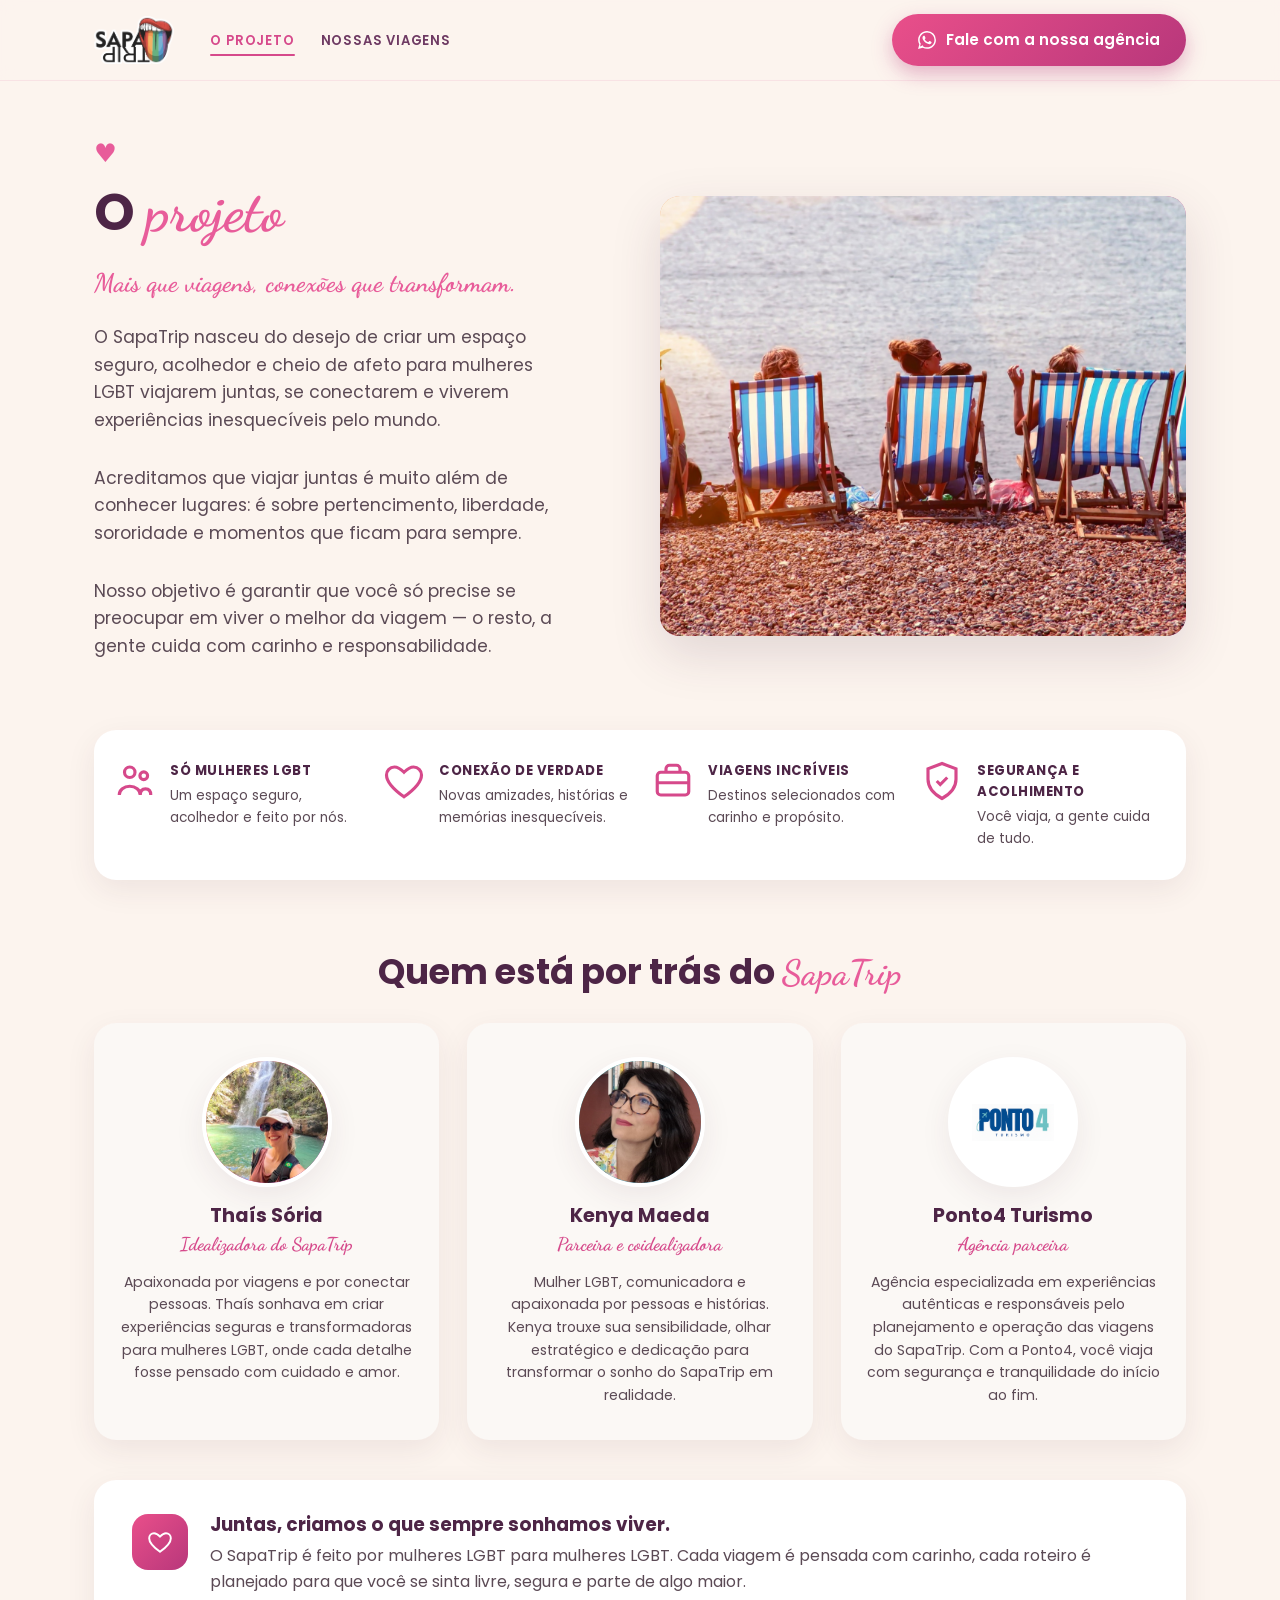
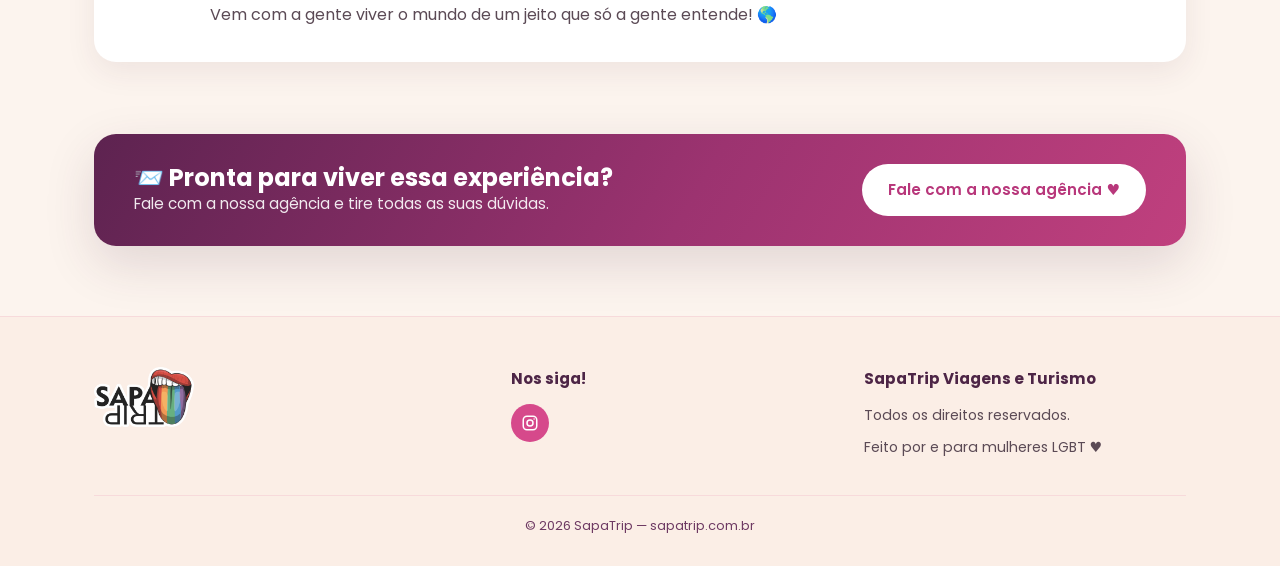
==== projeto.html @ 2ff6d51b "Site SapaTrip — páginas, estilos e imagens" ====
<!DOCTYPE html>
<html lang="pt-BR">
<head>
  <meta charset="UTF-8">
  <meta name="viewport" content="width=device-width, initial-scale=1.0">
  <title>O Projeto — SapaTrip</title>
  <meta name="description" content="Mais que viagens, conexões que transformam. Conheça o projeto SapaTrip e quem está por trás dele.">
  <link rel="preconnect" href="https://fonts.googleapis.com">
  <link rel="preconnect" href="https://fonts.gstatic.com" crossorigin>
  <link href="https://fonts.googleapis.com/css2?family=Dancing+Script:wght@700&family=Poppins:wght@400;500;600;700;800&display=swap" rel="stylesheet">
  <link rel="stylesheet" href="styles.css">
</head>
<body>

  <!-- ============ HEADER ============ -->
  <header class="site-header">
    <nav class="nav">
      <a href="index.html" class="logo" aria-label="SapaTrip — início">
        <img src="images/logo.png" alt="SapaTrip" class="logo-img">
      </a>
      <ul class="nav-links" id="navLinks">
        <li><a href="projeto.html" class="active">O Projeto</a></li>
        <li><a href="viagens.html">Nossas Viagens</a></li>
      </ul>
      <a href="https://wa.me/5511915380346?text=Oi!%20Quero%20saber%20mais%20sobre%20as%20viagens%20da%20SapaTrip"
         class="btn btn-primary nav-cta" target="_blank" rel="noopener"><svg width="18" height="18" viewBox="0 0 24 24" fill="currentColor" aria-hidden="true"><path d="M.057 24l1.687-6.163a11.867 11.867 0 0 1-1.587-5.946C.16 5.335 5.495 0 12.05 0a11.82 11.82 0 0 1 8.413 3.488 11.82 11.82 0 0 1 3.48 8.414c-.003 6.555-5.338 11.89-11.893 11.89a11.9 11.9 0 0 1-5.688-1.448L.057 24zm6.597-3.807c1.676.995 3.276 1.591 5.392 1.592 5.448 0 9.886-4.434 9.889-9.885.002-5.462-4.415-9.89-9.881-9.892-5.452 0-9.887 4.434-9.889 9.884a9.86 9.86 0 0 0 1.51 5.26l-.999 3.648 3.978-1.715zm11.387-5.464c-.074-.124-.272-.198-.57-.347-.297-.149-1.758-.868-2.031-.967-.272-.099-.47-.149-.669.149-.198.297-.768.967-.941 1.165-.173.198-.347.223-.644.074-.297-.149-1.255-.462-2.39-1.475-.883-.788-1.48-1.761-1.653-2.059-.173-.297-.018-.458.13-.606.134-.133.297-.347.446-.521.151-.172.2-.296.3-.495.099-.198.05-.372-.025-.521-.075-.148-.669-1.611-.916-2.206-.242-.579-.487-.501-.669-.51l-.57-.01c-.198 0-.52.074-.792.372s-1.04 1.016-1.04 2.479 1.065 2.876 1.213 3.074c.149.198 2.095 3.2 5.076 4.487.709.306 1.263.489 1.694.626.712.226 1.36.194 1.872.118.571-.085 1.758-.719 2.006-1.413.248-.695.248-1.29.173-1.414z"/></svg>Fale com a nossa agência</a>
      <button class="nav-toggle" id="navToggle" aria-label="Abrir menu"><span></span><span></span><span></span></button>
    </nav>
  </header>

  <!-- ============ HERO ============ -->
  <section class="hero">
    <div class="hero-grid">
      <div class="hero-content">
        <div class="eyebrow">♥</div>
        <h1>O <span class="script">projeto</span></h1>
        <p class="script" style="font-size:1.6rem;margin:6px 0 20px">Mais que viagens, conexões que transformam.</p>
        <p>O SapaTrip nasceu do desejo de criar um espaço seguro, acolhedor e cheio de afeto para mulheres LGBT viajarem juntas, se conectarem e viverem experiências inesquecíveis pelo mundo.</p>
        <p>Acreditamos que viajar juntas é muito além de conhecer lugares: é sobre pertencimento, liberdade, sororidade e momentos que ficam para sempre.</p>
        <p>Nosso objetivo é garantir que você só precise se preocupar em viver o melhor da viagem — o resto, a gente cuida com carinho e responsabilidade.</p>
      </div>
      <div class="hero-photo photo">
        <img src="images/projeto-hero.jpg" alt="Mulheres celebrando juntas">
      </div>
    </div>
  </section>

  <!-- ============ FEATURES ============ -->
  <div class="container">
    <div class="features">
      <div class="features-grid">
        <div class="feature">
          <svg class="ficon" viewBox="0 0 24 24" fill="none" stroke="currentColor" stroke-width="1.8"><circle cx="9" cy="7" r="3"/><circle cx="17" cy="9" r="2.2"/><path d="M3 20c0-3 2.7-5 6-5s6 2 6 5M15 20c0-2 1-3.5 3-3.5s3 1.5 3 3.5"/></svg>
          <div><h4>Só mulheres LGBT</h4><p>Um espaço seguro, acolhedor e feito por nós.</p></div>
        </div>
        <div class="feature">
          <svg class="ficon" viewBox="0 0 24 24" fill="none" stroke="currentColor" stroke-width="1.8"><path d="M12 21C5 16 2 12 2 8.5 2 6 4 4 6.5 4 8.3 4 10 5 12 7c2-2 3.7-3 5.5-3C20 4 22 6 22 8.5 22 12 19 16 12 21z"/></svg>
          <div><h4>Conexão de verdade</h4><p>Novas amizades, histórias e memórias inesquecíveis.</p></div>
        </div>
        <div class="feature">
          <svg class="ficon" viewBox="0 0 24 24" fill="none" stroke="currentColor" stroke-width="1.8"><rect x="3" y="7" width="18" height="13" rx="2"/><path d="M8 7V5a2 2 0 0 1 2-2h4a2 2 0 0 1 2 2v2M3 13h18"/></svg>
          <div><h4>Viagens incríveis</h4><p>Destinos selecionados com carinho e propósito.</p></div>
        </div>
        <div class="feature">
          <svg class="ficon" viewBox="0 0 24 24" fill="none" stroke="currentColor" stroke-width="1.8"><path d="M12 2 4 5v6c0 5 3.5 8.5 8 11 4.5-2.5 8-6 8-11V5l-8-3z"/><path d="M9 12l2 2 4-4"/></svg>
          <div><h4>Segurança e acolhimento</h4><p>Você viaja, a gente cuida de tudo.</p></div>
        </div>
      </div>
    </div>
  </div>

  <!-- ============ EQUIPE ============ -->
  <section class="section">
    <div class="container">
      <div class="section-head">
        <h2>Quem está por trás do <span class="script">SapaTrip</span></h2>
      </div>
      <div class="team-grid">
        <div class="team-card">
          <div class="team-photo photo"><img src="images/thais.jpg" alt="Thaís Sória" class="zoom"></div>
          <h3>Thaís Sória</h3>
          <div class="role">Idealizadora do SapaTrip</div>
          <p>Apaixonada por viagens e por conectar pessoas. Thaís sonhava em criar experiências seguras e transformadoras para mulheres LGBT, onde cada detalhe fosse pensado com cuidado e amor.</p>
        </div>
        <div class="team-card">
          <div class="team-photo photo alt"><img src="images/kanya.jpg" alt="Kenya Maeda"></div>
          <h3>Kenya Maeda</h3>
          <div class="role">Parceira e coidealizadora</div>
          <p>Mulher LGBT, comunicadora e apaixonada por pessoas e histórias. Kenya trouxe sua sensibilidade, olhar estratégico e dedicação para transformar o sonho do SapaTrip em realidade.</p>
        </div>
        <div class="team-card">
          <div class="team-photo photo is-logo"><img src="images/logo-ponto.png" alt="Ponto4 Turismo"></div>
          <h3>Ponto4 Turismo</h3>
          <div class="role">Agência parceira</div>
          <p>Agência especializada em experiências autênticas e responsáveis pelo planejamento e operação das viagens do SapaTrip. Com a Ponto4, você viaja com segurança e tranquilidade do início ao fim.</p>
        </div>
      </div>

      <div class="soft-block">
        <div class="sb-icon"><svg width="26" height="26" viewBox="0 0 24 24" fill="none" stroke="currentColor" stroke-width="1.8"><path d="M12 21C5 16 2 12 2 8.5 2 6 4 4 6.5 4 8.3 4 10 5 12 7c2-2 3.7-3 5.5-3C20 4 22 6 22 8.5 22 12 19 16 12 21z"/></svg></div>
        <div>
          <h3>Juntas, criamos o que sempre sonhamos viver.</h3>
          <p>O SapaTrip é feito por mulheres LGBT para mulheres LGBT. Cada viagem é pensada com carinho, cada roteiro é planejado para que você se sinta livre, segura e parte de algo maior.</p>
          <p style="margin-top:8px">Vem com a gente viver o mundo de um jeito que só a gente entende! 🌎</p>
        </div>
      </div>
    </div>
  </section>

  <!-- ============ CTA BAND ============ -->
  <section class="container">
    <div class="cta-band">
      <div>
        <h3>📨 Pronta para viver essa experiência?</h3>
        <p>Fale com a nossa agência e tire todas as suas dúvidas.</p>
      </div>
      <a href="https://wa.me/5511915380346?text=Oi!%20Quero%20saber%20mais%20sobre%20as%20viagens%20da%20SapaTrip"
         class="btn btn-white" target="_blank" rel="noopener">Fale com a nossa agência ♥</a>
    </div>
  </section>

  <!-- ============ FOOTER ============ -->
  <footer class="site-footer">
    <div class="container">
      <div class="footer-grid">
        <div class="logo">
          <img src="images/logo.png" alt="SapaTrip" class="footer-logo-img">
        </div>
        <div>
          <h4>Nos siga!</h4>
          <div class="socials">
            <a href="https://www.instagram.com/sapatripoficial" target="_blank" rel="noopener" aria-label="Instagram"><svg width="18" height="18" viewBox="0 0 24 24" fill="none" stroke="currentColor" stroke-width="2"><rect x="3" y="3" width="18" height="18" rx="5"/><circle cx="12" cy="12" r="4"/><circle cx="17.5" cy="6.5" r="1" fill="currentColor" stroke="none"/></svg></a>          </div>
        </div>
        <div>
          <h4>SapaTrip Viagens e Turismo</h4>
          <p>Todos os direitos reservados.</p>
          <p class="footer-made" style="margin-top:10px">Feito por e para mulheres LGBT ♥</p>
        </div>
      </div>
      <div class="footer-bottom">© 2026 SapaTrip — sapatrip.com.br</div>
    </div>
  </footer>

  <script src="script.js"></script>
</body>
</html>
---- styles.css ----
/* ============================================================
   SapaTrip — estilos globais
   Paleta inspirada nas referências: creme quente + rosa/roxo
   ============================================================ */

:root {
  --cream:        #fcf4ee;
  --cream-soft:   #fbeee6;
  --pink-card:    #fbe9f0;
  --pink-card-2:  #f9edf2;
  --lav:          #fbf8f5;
  --magenta:      #d6498b;
  --magenta-deep: #b8377b;
  --purple:       #4d2546;
  --purple-soft:  #6e3a63;
  --accent:       #e85c9a;
  --orange:       #f0883e;
  --text:         #5b4a55;
  --white:        #ffffff;

  --grad-cta:     linear-gradient(135deg, #e94f8a 0%, #b8377b 100%);
  --grad-band:    linear-gradient(120deg, #5d2350 0%, #9c3370 55%, #c0407e 100%);
  --grad-photo:   linear-gradient(135deg, #f7b27a 0%, #e8639a 45%, #9a5ba8 100%);
  --grad-photo-2: linear-gradient(135deg, #6dc5c1 0%, #4a8fb5 100%);

  --shadow:    0 10px 30px rgba(77, 37, 70, 0.08);
  --shadow-lg: 0 18px 50px rgba(77, 37, 70, 0.15);
  --radius:    22px;
  --maxw:      1140px;
}

* { box-sizing: border-box; margin: 0; padding: 0; }

html { scroll-behavior: smooth; }

body {
  font-family: 'Poppins', system-ui, -apple-system, sans-serif;
  color: var(--text);
  background: var(--cream);
  line-height: 1.6;
  -webkit-font-smoothing: antialiased;
}

img { max-width: 100%; display: block; }

a { text-decoration: none; color: inherit; }

.container {
  width: 100%;
  max-width: var(--maxw);
  margin: 0 auto;
  padding: 0 24px;
}

.script {
  font-family: 'Dancing Script', cursive;
  color: var(--accent);
  font-weight: 700;
}

h1, h2, h3 { color: var(--purple); line-height: 1.15; }

.section { padding: 72px 0; }

/* ---------- Botões ---------- */
.btn {
  display: inline-flex;
  align-items: center;
  gap: 10px;
  border: none;
  cursor: pointer;
  font-family: inherit;
  font-weight: 600;
  font-size: 0.95rem;
  padding: 14px 26px;
  border-radius: 999px;
  transition: transform 0.18s ease, box-shadow 0.18s ease, opacity 0.18s ease;
}
.btn:hover { transform: translateY(-2px); }

.btn-primary {
  background: var(--grad-cta);
  color: var(--white);
  box-shadow: 0 8px 20px rgba(184, 55, 123, 0.35);
}

.btn-outline {
  background: transparent;
  color: var(--magenta);
  border: 2px solid var(--magenta);
}
.btn-outline:hover { background: var(--magenta); color: var(--white); }

.btn-white {
  background: var(--white);
  color: var(--magenta-deep);
}

/* ---------- Header / Nav ---------- */
.site-header {
  position: sticky;
  top: 0;
  z-index: 100;
  background: rgba(252, 244, 238, 0.92);
  backdrop-filter: blur(8px);
  border-bottom: 1px solid rgba(214, 73, 139, 0.10);
}
.nav {
  display: flex;
  align-items: center;
  justify-content: space-between;
  padding: 14px 24px;
  max-width: var(--maxw);
  margin: 0 auto;
  gap: 20px;
}

/* Logo */
.logo { display: flex; align-items: center; gap: 10px; }
.logo-mark {
  font-weight: 800;
  font-size: 1.15rem;
  line-height: 0.95;
  color: var(--purple);
  letter-spacing: 0.5px;
}
.logo-mark span { display: block; }
.logo-heart { width: 36px; height: 36px; flex: 0 0 auto; }
.logo-heart svg { width: 100%; height: 100%; }
.logo-img { height: 48px; width: auto; }
.footer-logo-img { height: 60px; width: auto; }

.nav-links {
  display: flex;
  align-items: center;
  gap: 26px;
  list-style: none;
  margin-right: auto;   /* cola os links no logo (esquerda) e joga o botão pra direita */
  margin-left: 16px;
}
.nav-links a {
  font-size: 0.82rem;
  font-weight: 600;
  letter-spacing: 0.8px;
  text-transform: uppercase;
  color: var(--purple-soft);
  position: relative;
  padding: 4px 0;
}
.nav-links a:hover,
.nav-links a.active { color: var(--magenta); }
.nav-links a.active::after {
  content: '';
  position: absolute;
  left: 0; right: 0; bottom: -2px;
  height: 2px;
  background: var(--magenta);
  border-radius: 2px;
}

.nav-cta { white-space: nowrap; }

.nav-toggle {
  display: none;
  background: none;
  border: none;
  cursor: pointer;
  flex-direction: column;
  gap: 5px;
  padding: 6px;
}
.nav-toggle span {
  width: 24px; height: 2px;
  background: var(--purple);
  border-radius: 2px;
  transition: 0.3s;
}

/* ---------- Hero ---------- */
.hero {
  position: relative;
  overflow: hidden;
}

/* Hero com imagem de fundo cheia (Home) */
.hero-cover {
  background-image:
    linear-gradient(90deg, rgba(252,244,238,0.96) 0%, rgba(252,244,238,0.7) 30%, rgba(252,244,238,0.1) 58%, rgba(60,25,55,0.30) 100%),
    url('images/hero.jpg'),
    var(--grad-photo);
  background-size: cover, cover, cover;
  background-position: center, center 22%, center;
  background-repeat: no-repeat;
}
.hero-cover-inner {
  display: flex;
  align-items: center;
  min-height: 600px;
  padding-top: 56px;
  padding-bottom: 96px;   /* espaço para a faixa de features sobrepor (recorte na base) */
}
.hero-cover .hero-content { max-width: 540px; }
.hero-grid {
  display: grid;
  grid-template-columns: 1fr 1fr;
  align-items: center;
  gap: 40px;
  padding: 60px 24px 80px;
  max-width: var(--maxw);
  margin: 0 auto;
}
.hero-content .eyebrow {
  color: var(--accent);
  font-size: 1.6rem;
  line-height: 1;
}
.hero-content h1 {
  font-size: 3.2rem;
  margin: 12px 0 18px;
}
.hero-content h1 .script { font-size: 3.6rem; display: inline-block; }
.hero-content p {
  font-size: 1.08rem;
  max-width: 460px;
  margin-bottom: 30px;
}

.hero-photo {
  position: relative;
  border-radius: 28px;
  overflow: hidden;
  min-height: 440px;
  box-shadow: var(--shadow-lg);
}

/* ---------- Placeholder de fotos (gradiente até você subir as imagens) ---------- */
.photo {
  background: var(--grad-photo);
  position: relative;
  display: flex;
  align-items: flex-end;
  justify-content: center;
  color: rgba(255,255,255,0.9);
  border-radius: 20px;
  overflow: hidden;
}
.photo.alt { background: var(--grad-photo-2); }
.photo img {
  position: absolute;
  inset: 0;
  width: 100%; height: 100%;
  object-fit: cover;
}
.photo .photo-hint {
  position: relative;
  z-index: 1;
  font-size: 0.78rem;
  padding: 10px 14px;
  background: rgba(0,0,0,0.25);
  border-radius: 10px;
  margin-bottom: 16px;
  font-weight: 500;
}

/* ---------- Faixa de features (4 ícones) ---------- */
.features {
  background: var(--white);
  border-radius: var(--radius);
  box-shadow: var(--shadow);
  padding: 30px 20px;
  margin: -40px auto 0;
  position: relative;
  z-index: 5;
  max-width: var(--maxw);
}
.features-grid {
  display: grid;
  grid-template-columns: repeat(4, 1fr);
  gap: 24px;
}
.feature {
  display: flex;
  gap: 14px;
  align-items: flex-start;
}
.feature .ficon {
  flex: 0 0 auto;
  width: 42px; height: 42px;
  color: var(--magenta);
}
.feature h4 {
  font-size: 0.82rem;
  text-transform: uppercase;
  letter-spacing: 0.5px;
  color: var(--purple);
  margin-bottom: 4px;
}
.feature p { font-size: 0.85rem; }

/* ---------- Seção genérica de duas colunas ---------- */
.split {
  display: grid;
  grid-template-columns: 1fr 1fr;
  gap: 50px;
  align-items: center;
}
.split .photo { min-height: 320px; }
.split h2 { font-size: 2.2rem; margin-bottom: 18px; }
.split p { margin-bottom: 16px; }
.split .highlight { color: var(--purple); font-weight: 600; }

.section-head { text-align: center; margin-bottom: 14px; }
.section-head h2 { font-size: 2.2rem; }
.section-title-row {
  display: flex;
  align-items: center;
  justify-content: space-between;
  margin-bottom: 26px;
  gap: 16px;
  flex-wrap: wrap;
}
.section-title-row h2 { font-size: 2.1rem; }
.section-title-row p { margin-top: 4px; }

/* ---------- Cards de viagens (home) ---------- */
.trip-grid {
  display: grid;
  grid-template-columns: 1fr 1fr;
  gap: 28px;
}
.trip-card {
  background: var(--white);
  border-radius: var(--radius);
  overflow: hidden;
  box-shadow: var(--shadow);
  transition: transform 0.2s ease, box-shadow 0.2s ease;
}
.trip-card:hover { transform: translateY(-4px); box-shadow: var(--shadow-lg); }
.trip-card .photo { height: 190px; border-radius: 0; }
.trip-card .trip-body {
  display: flex;
  align-items: center;
  justify-content: space-between;
  gap: 12px;
  padding: 18px 20px;
  flex-wrap: wrap;
}
.trip-card h3 { font-size: 1.15rem; }

/* Status discreto (não parece botão) */
.trip-status {
  display: inline-flex;
  align-items: center;
  gap: 9px;
  font-weight: 600;
  font-size: 0.9rem;
  color: var(--purple-soft);
}
.trip-status::before {
  content: '';
  width: 9px; height: 9px;
  border-radius: 50%;
  background: currentColor;
}
.trip-status.done { color: var(--magenta-deep); }
.trip-status.sold { color: #9a5f72; }

/* Badges de status */
.badge {
  display: inline-block;
  font-size: 0.72rem;
  font-weight: 600;
  text-transform: uppercase;
  letter-spacing: 0.5px;
  padding: 7px 14px;
  border-radius: 999px;
  color: var(--white);
  white-space: nowrap;
}
.badge.sold   { background: var(--magenta); }
.badge.few    { background: var(--orange); }
.badge.done   { background: var(--pink-card); color: var(--magenta); border: 1px solid var(--magenta); }

/* ---------- Lista de próximas viagens (página viagens) ---------- */
.trip-list { display: flex; flex-direction: column; gap: 22px; }
.trip-row {
  display: grid;
  grid-template-columns: 230px 1fr;
  gap: 26px;
  background: var(--lav);
  border-radius: var(--radius);
  overflow: hidden;
  box-shadow: var(--shadow);
}
.trip-row .photo { min-height: 190px; border-radius: 0; align-items: flex-start; justify-content: flex-start; }
.trip-row .trip-tag {
  position: absolute;
  top: 14px; left: 0;
  z-index: 2;
  padding: 8px 16px;
  font-size: 0.7rem;
  font-weight: 600;
  text-transform: uppercase;
  letter-spacing: 0.5px;
  color: var(--white);
  border-radius: 0 8px 8px 0;
}
.trip-tag.done { background: var(--magenta-deep); }
.trip-tag.sold { background: var(--magenta); }
.trip-tag.few  { background: var(--orange); }
.trip-row .trip-info { padding: 24px 26px 24px 0; }
.trip-row .trip-place {
  display: flex; align-items: center; gap: 8px;
  color: var(--magenta);
  font-weight: 700;
  font-size: 1.25rem;
}
.trip-row .trip-date {
  display: flex; align-items: center; gap: 8px;
  color: var(--purple-soft);
  font-weight: 600;
  margin: 8px 0 10px;
  font-size: 0.92rem;
}
.trip-row .trip-desc { margin-bottom: 16px; font-size: 0.95rem; }

/* ---------- Equipe (página projeto) ---------- */
.team-grid {
  display: grid;
  grid-template-columns: repeat(3, 1fr);
  gap: 28px;
  margin-top: 30px;
}
.team-card {
  background: var(--lav);
  border-radius: var(--radius);
  padding: 34px 26px;
  text-align: center;
  box-shadow: var(--shadow);
}
.team-photo {
  width: 130px; height: 130px;
  border-radius: 50%;
  margin: 0 auto 18px;
  border: 4px solid var(--white);
  box-shadow: var(--shadow);
}
.team-photo img.zoom { transform: scale(1.5); transform-origin: center 28%; }
.team-photo.is-logo { background: #fff; }
.team-photo.is-logo img {
  object-fit: contain;
  object-position: center;
  padding: 20px;
}
.team-card h3 { font-size: 1.2rem; margin-bottom: 2px; }
.team-card .role {
  font-family: 'Dancing Script', cursive;
  color: var(--magenta);
  font-size: 1.15rem;
  font-weight: 700;
  margin-bottom: 12px;
}
.team-card p { font-size: 0.88rem; }

/* ---------- Faixa CTA roxa ---------- */
.cta-band {
  background: var(--grad-band);
  border-radius: var(--radius);
  padding: 30px 40px;
  display: flex;
  align-items: center;
  justify-content: space-between;
  gap: 24px;
  flex-wrap: wrap;
  color: var(--white);
  box-shadow: var(--shadow-lg);
}
.cta-band h3 { color: var(--white); font-size: 1.5rem; }
.cta-band p { color: rgba(255,255,255,0.9); font-size: 0.95rem; }

/* bloco rosa interno (projeto) */
.soft-block {
  background: #ffffff;
  border-radius: var(--radius);
  padding: 34px 38px;
  display: flex;
  gap: 22px;
  align-items: flex-start;
  margin-top: 40px;
  box-shadow: var(--shadow);
}
.soft-block .sb-icon {
  flex: 0 0 auto;
  width: 56px; height: 56px;
  background: var(--grad-cta);
  border-radius: 16px;
  display: flex; align-items: center; justify-content: center;
  color: var(--white);
}
.soft-block h3 { font-size: 1.15rem; margin-bottom: 8px; }

/* ---------- Depoimentos ---------- */
.testi-card {
  max-width: 820px;
  margin: 0 auto;
  background: var(--white);
  border-radius: var(--radius);
  box-shadow: var(--shadow);
  padding: 40px 46px;
}
.testi-card .quote-mark {
  font-family: 'Dancing Script', cursive;
  font-size: 3.4rem;
  color: var(--accent);
  line-height: 0.4;
  opacity: 0.55;
}
.testi-text {
  font-size: 1.05rem;
  font-style: italic;
  margin: 16px 0 26px;
  color: var(--text);
}
.testi-author { display: flex; align-items: center; gap: 16px; }
.testi-avatar {
  width: 72px; height: 72px;
  flex: 0 0 auto;
  border-radius: 50%;
  overflow: hidden;
  border: 3px solid var(--pink-card);
}
.testi-avatar img {
  width: 100%; height: 100%;
  object-fit: cover;
  transform: scale(1.5);          /* zoom no rosto */
  transform-origin: center 28%;
}
.testi-name { font-weight: 700; color: var(--purple); }
.testi-role { font-size: 0.85rem; color: var(--magenta); font-weight: 600; }

/* ---------- Footer ---------- */
.site-footer {
  background: var(--cream-soft);
  padding: 50px 0 30px;
  margin-top: 70px;
  border-top: 1px solid rgba(214, 73, 139, 0.12);
}
.footer-grid {
  display: grid;
  grid-template-columns: 1.2fr 1fr 1fr;
  gap: 30px;
  align-items: start;
}
.footer-grid h4 {
  color: var(--purple);
  font-size: 0.95rem;
  margin-bottom: 12px;
}
.footer-grid p { font-size: 0.88rem; }
.socials { display: flex; gap: 12px; margin-top: 6px; }
.socials a {
  width: 38px; height: 38px;
  border-radius: 50%;
  background: var(--magenta);
  color: var(--white);
  display: flex; align-items: center; justify-content: center;
  transition: transform 0.2s ease, opacity 0.2s ease;
}
.socials a:hover { transform: translateY(-2px); opacity: 0.9; }
.footer-made {
  font-size: 0.85rem;
  display: flex;
  align-items: center;
  gap: 6px;
}
.footer-bottom {
  text-align: center;
  margin-top: 36px;
  padding-top: 20px;
  border-top: 1px solid rgba(214, 73, 139, 0.12);
  font-size: 0.8rem;
  color: var(--purple-soft);
}

/* ---------- Responsivo ---------- */
@media (max-width: 880px) {
  .nav-links {
    position: absolute;
    top: 100%; left: 0; right: 0;
    flex-direction: column;
    align-items: flex-start;
    gap: 0;
    background: var(--cream);
    padding: 10px 24px 20px;
    box-shadow: var(--shadow);
    display: none;
  }
  .nav-links.open { display: flex; }
  .nav-links li { width: 100%; }
  .nav-links a { display: block; padding: 12px 0; }
  .nav-toggle { display: flex; }

  .hero-grid,
  .split { grid-template-columns: 1fr; }
  .hero-content h1 { font-size: 2.4rem; }
  .hero-content h1 .script { font-size: 2.6rem; }
  .hero-photo { min-height: 320px; order: -1; }

  .hero-cover {
    background-image:
      linear-gradient(180deg, rgba(252,244,238,0.92) 0%, rgba(252,244,238,0.55) 45%, rgba(60,25,55,0.35) 100%),
      url('images/hero.jpg'),
      var(--grad-photo);
  }
  .hero-cover-inner { min-height: 460px; padding-bottom: 70px; }

  .features { margin-top: 0; border-radius: 18px; }
  .features-grid { grid-template-columns: 1fr 1fr; }

  .trip-grid { grid-template-columns: 1fr; }
  .trip-row { grid-template-columns: 1fr; }
  .trip-row .photo { min-height: 200px; }
  .trip-row .trip-info { padding: 22px 24px; }
  .team-grid { grid-template-columns: 1fr; }
  .footer-grid { grid-template-columns: 1fr; gap: 24px; }
  .cta-band { padding: 26px 24px; text-align: center; justify-content: center; }
}

@media (max-width: 480px) {
  .features-grid { grid-template-columns: 1fr; }
  .hero-content h1 { font-size: 2rem; }
}
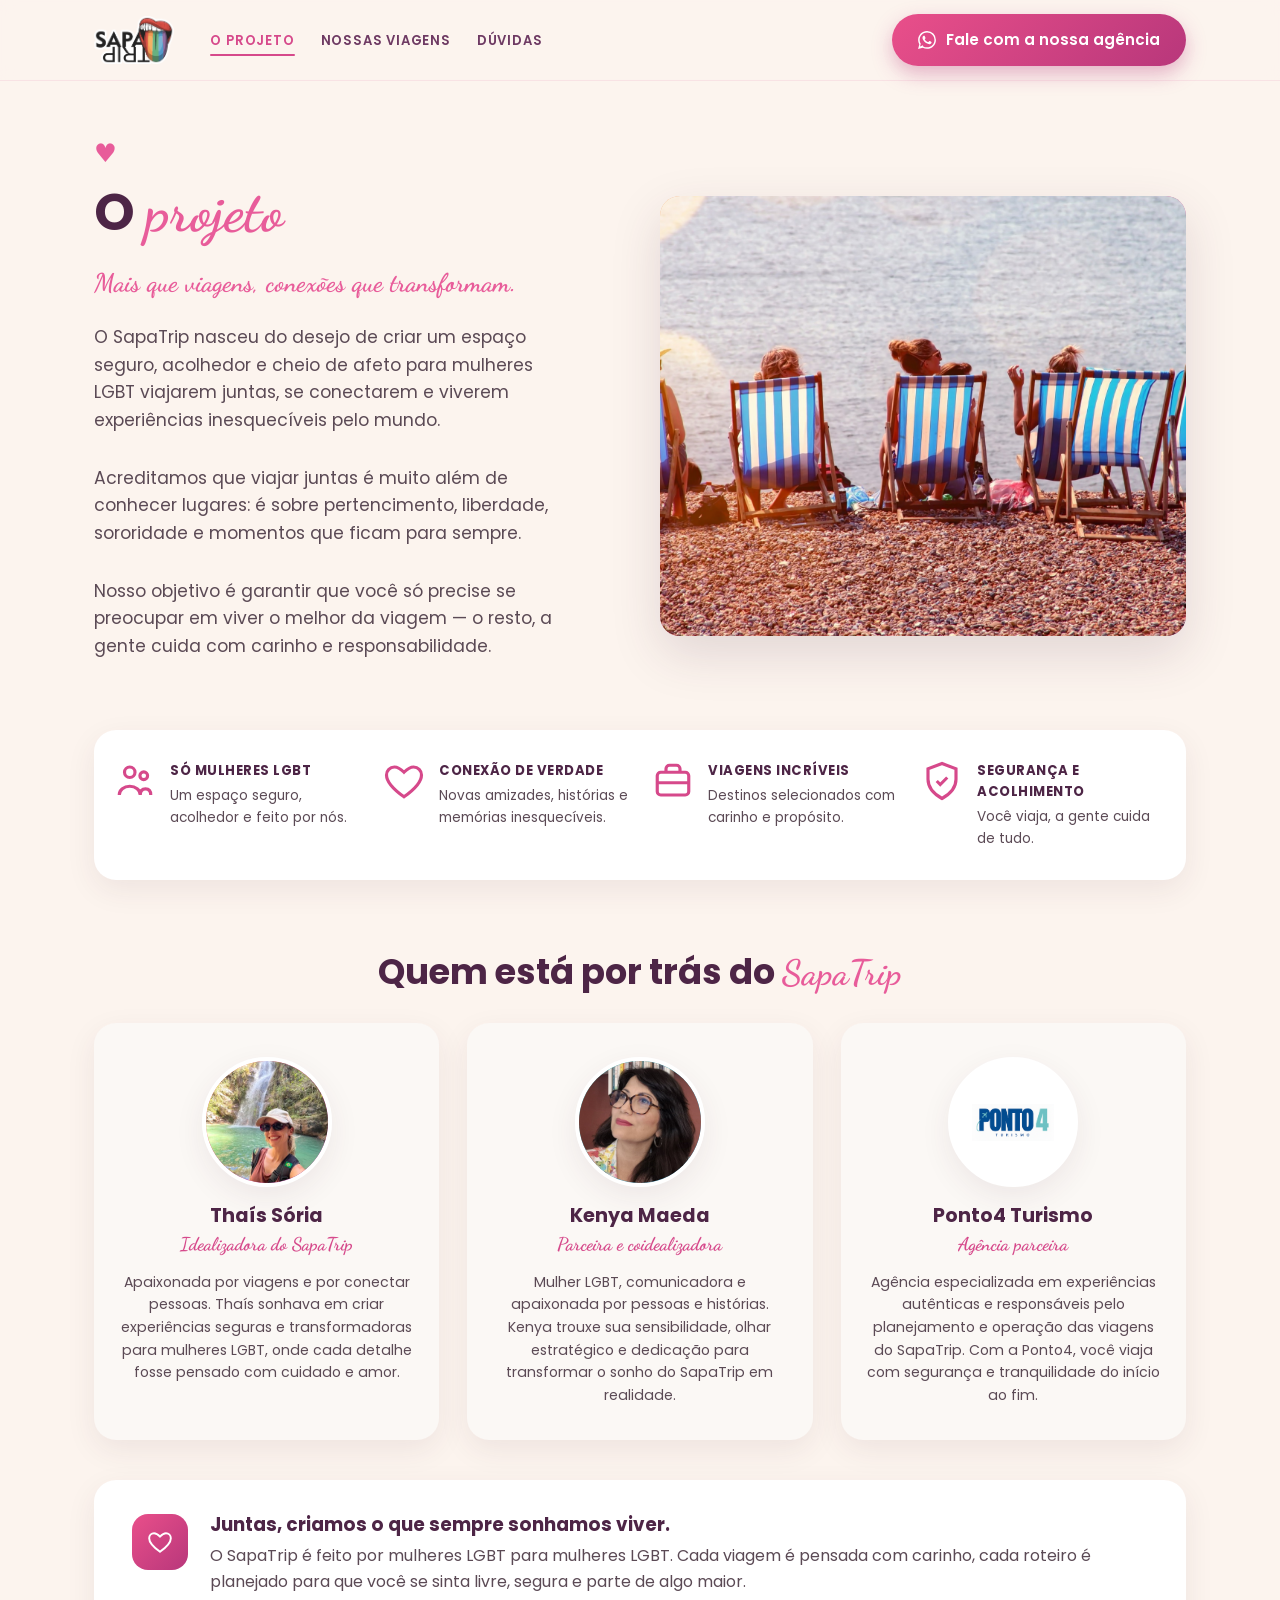
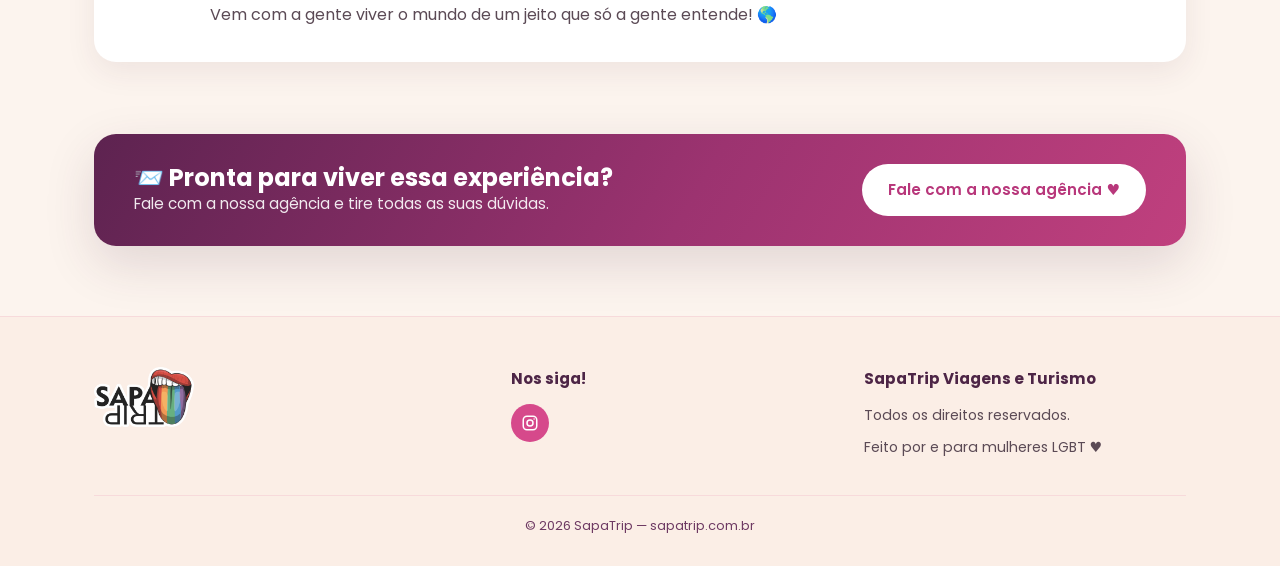
==== commit bb0be98f: "Adiciona página da viagem Morro de São Paulo, FAQ, depoimentos, cards clicáveis e ajustes de imagens" ====
--- a/projeto.html
+++ b/projeto.html
@@ -21,6 +21,7 @@
       <ul class="nav-links" id="navLinks">
         <li><a href="projeto.html" class="active">O Projeto</a></li>
         <li><a href="viagens.html">Nossas Viagens</a></li>
+        <li><a href="index.html#faq">Dúvidas</a></li>
       </ul>
       <a href="https://wa.me/5511915380346?text=Oi!%20Quero%20saber%20mais%20sobre%20as%20viagens%20da%20SapaTrip"
          class="btn btn-primary nav-cta" target="_blank" rel="noopener"><svg width="18" height="18" viewBox="0 0 24 24" fill="currentColor" aria-hidden="true"><path d="M.057 24l1.687-6.163a11.867 11.867 0 0 1-1.587-5.946C.16 5.335 5.495 0 12.05 0a11.82 11.82 0 0 1 8.413 3.488 11.82 11.82 0 0 1 3.48 8.414c-.003 6.555-5.338 11.89-11.893 11.89a11.9 11.9 0 0 1-5.688-1.448L.057 24zm6.597-3.807c1.676.995 3.276 1.591 5.392 1.592 5.448 0 9.886-4.434 9.889-9.885.002-5.462-4.415-9.89-9.881-9.892-5.452 0-9.887 4.434-9.889 9.884a9.86 9.86 0 0 0 1.51 5.26l-.999 3.648 3.978-1.715zm11.387-5.464c-.074-.124-.272-.198-.57-.347-.297-.149-1.758-.868-2.031-.967-.272-.099-.47-.149-.669.149-.198.297-.768.967-.941 1.165-.173.198-.347.223-.644.074-.297-.149-1.255-.462-2.39-1.475-.883-.788-1.48-1.761-1.653-2.059-.173-.297-.018-.458.13-.606.134-.133.297-.347.446-.521.151-.172.2-.296.3-.495.099-.198.05-.372-.025-.521-.075-.148-.669-1.611-.916-2.206-.242-.579-.487-.501-.669-.51l-.57-.01c-.198 0-.52.074-.792.372s-1.04 1.016-1.04 2.479 1.065 2.876 1.213 3.074c.149.198 2.095 3.2 5.076 4.487.709.306 1.263.489 1.694.626.712.226 1.36.194 1.872.118.571-.085 1.758-.719 2.006-1.413.248-.695.248-1.29.173-1.414z"/></svg>Fale com a nossa agência</a>
--- a/styles.css
+++ b/styles.css
@@ -61,6 +61,7 @@
 h1, h2, h3 { color: var(--purple); line-height: 1.15; }
 
 .section { padding: 72px 0; }
+section[id] { scroll-margin-top: 90px; }   /* compensa o cabeçalho fixo ao usar âncoras */
 
 /* ---------- Botões ---------- */
 .btn {
@@ -537,6 +538,145 @@
 }
 .testi-name { font-weight: 700; color: var(--purple); }
 .testi-role { font-size: 0.85rem; color: var(--magenta); font-weight: 600; }
+
+/* ---------- FAQ / Dúvidas (sanfona) ---------- */
+.faq-list {
+  max-width: 820px;
+  margin: 0 auto;
+  display: flex;
+  flex-direction: column;
+  gap: 14px;
+}
+.faq-item {
+  background: #ffffff;
+  border-radius: 16px;
+  box-shadow: var(--shadow);
+  overflow: hidden;
+}
+.faq-item summary {
+  list-style: none;
+  cursor: pointer;
+  padding: 20px 24px;
+  font-weight: 600;
+  font-size: 1.02rem;
+  color: var(--purple);
+  display: flex;
+  align-items: center;
+  justify-content: space-between;
+  gap: 16px;
+}
+.faq-item summary::-webkit-details-marker { display: none; }
+.faq-item summary::after {
+  content: '+';
+  font-size: 1.5rem;
+  font-weight: 400;
+  color: var(--magenta);
+  line-height: 1;
+  flex: 0 0 auto;
+}
+.faq-item[open] summary::after { content: '–'; }
+.faq-item[open] summary { color: var(--magenta); }
+.faq-answer { padding: 0 24px 22px; }
+.faq-answer p { margin-bottom: 10px; }
+.faq-answer p:last-child { margin-bottom: 0; }
+
+/* ---------- Página de viagem (detalhe) ---------- */
+.trip-hero {
+  position: relative;
+  min-height: 560px;
+  display: flex;
+  align-items: flex-end;
+  background-image:
+    linear-gradient(180deg, rgba(40,20,40,0.10) 0%, rgba(40,20,40,0.70) 100%),
+    url('images/morro/hero.jpg'),
+    var(--grad-photo);
+  background-size: cover;
+  background-position: center;
+}
+.trip-hero-inner { padding: 60px 0 64px; color: #fff; }
+.trip-hero .eyebrow { color: #fff; opacity: .9; font-size: 1.4rem; }
+.trip-hero h1 { color: #fff; font-size: 3.4rem; margin: 6px 0 14px; }
+.trip-hero h1 .script { color: #ffd6e7; }
+.date-pill {
+  display: inline-flex;
+  align-items: center;
+  gap: 9px;
+  color: #fff;
+  font-weight: 600;
+  font-size: 1.08rem;
+  letter-spacing: 0.3px;
+  margin-bottom: 22px;
+}
+.date-pill svg { flex: 0 0 auto; opacity: 0.95; }
+.trip-hero p.lead { max-width: 540px; font-size: 1.05rem; margin-bottom: 26px; color: #fff; }
+
+/* Dia a dia */
+.day-list { display: flex; flex-direction: column; gap: 20px; max-width: 920px; margin: 0 auto; }
+.day-item {
+  display: grid;
+  grid-template-columns: 96px 1fr;
+  gap: 26px;
+  background: #ffffff;
+  border-radius: var(--radius);
+  box-shadow: var(--shadow);
+  padding: 28px 32px;
+}
+.day-date {
+  text-align: center;
+  border-right: 2px solid var(--pink-card);
+  padding-right: 22px;
+}
+.day-date .d { font-size: 2.2rem; font-weight: 800; color: var(--magenta); line-height: 1; }
+.day-date .m { font-size: 0.8rem; font-weight: 700; text-transform: uppercase; letter-spacing: 1px; color: var(--purple-soft); }
+.day-item h3 { font-size: 1.15rem; margin-bottom: 8px; }
+.day-item p { font-size: 0.95rem; }
+
+/* Highlights */
+.highlights-grid {
+  display: grid;
+  grid-template-columns: repeat(4, 1fr);
+  gap: 26px;
+  max-width: 920px;
+  margin: 0 auto;
+}
+.hl-card { text-align: center; }
+.hl-card img {
+  width: 140px; height: 140px;
+  border-radius: 50%;
+  object-fit: cover;
+  margin: 0 auto 14px;
+  border: 4px solid #fff;
+  box-shadow: var(--shadow);
+}
+.hl-card span {
+  display: block;
+  font-weight: 700;
+  text-transform: uppercase;
+  letter-spacing: 0.5px;
+  font-size: 0.82rem;
+  color: var(--purple);
+}
+
+/* Valores (blocos coloridos arco-íris) */
+.valores { max-width: 720px; margin: 0 auto; display: flex; flex-direction: column; gap: 12px; }
+.price-block { border-radius: 18px; padding: 26px 30px; color: #fff; }
+.price-block.red    { background: #ef5b5f; }
+.price-block.orange { background: #f4a44a; }
+.price-block.green  { background: #5fb87f; }
+.price-block.blue   { background: #54b3e0; }
+.price-block.purple { background: #8e6fc4; }
+.price-block h3 { color: #fff; text-align: center; font-size: 1.25rem; margin-bottom: 18px; }
+.price-line { margin-bottom: 14px; }
+.price-line:last-child { margin-bottom: 0; }
+.price-line .label { font-size: 1.1rem; font-weight: 700; }
+.price-line .value { font-size: 1.1rem; }
+.price-line small { display: block; opacity: 0.9; font-size: 0.82rem; margin-top: 2px; }
+.price-block h4 { color: #fff; margin-bottom: 8px; font-size: 1rem; }
+.price-block ul { margin: 0; padding-left: 20px; }
+.price-block ul li { margin-bottom: 6px; font-size: 0.92rem; }
+.price-block.green p { text-align: center; font-weight: 600; }
+.price-block.blue p, .price-block.purple li { font-size: 0.9rem; }
+.price-block.purple ul { padding-left: 18px; }
 
 /* ---------- Footer ---------- */
 .site-footer {
@@ -623,6 +763,13 @@
   .trip-row .trip-info { padding: 22px 24px; }
   .team-grid { grid-template-columns: 1fr; }
   .footer-grid { grid-template-columns: 1fr; gap: 24px; }
+
+  .trip-hero h1 { font-size: 2.4rem; }
+  .day-item { grid-template-columns: 70px 1fr; gap: 16px; padding: 22px 20px; }
+  .day-date { padding-right: 14px; }
+  .day-date .d { font-size: 1.7rem; }
+  .highlights-grid { grid-template-columns: 1fr 1fr; gap: 20px; }
+  .price-block { padding: 22px 22px; }
   .cta-band { padding: 26px 24px; text-align: center; justify-content: center; }
 }
 
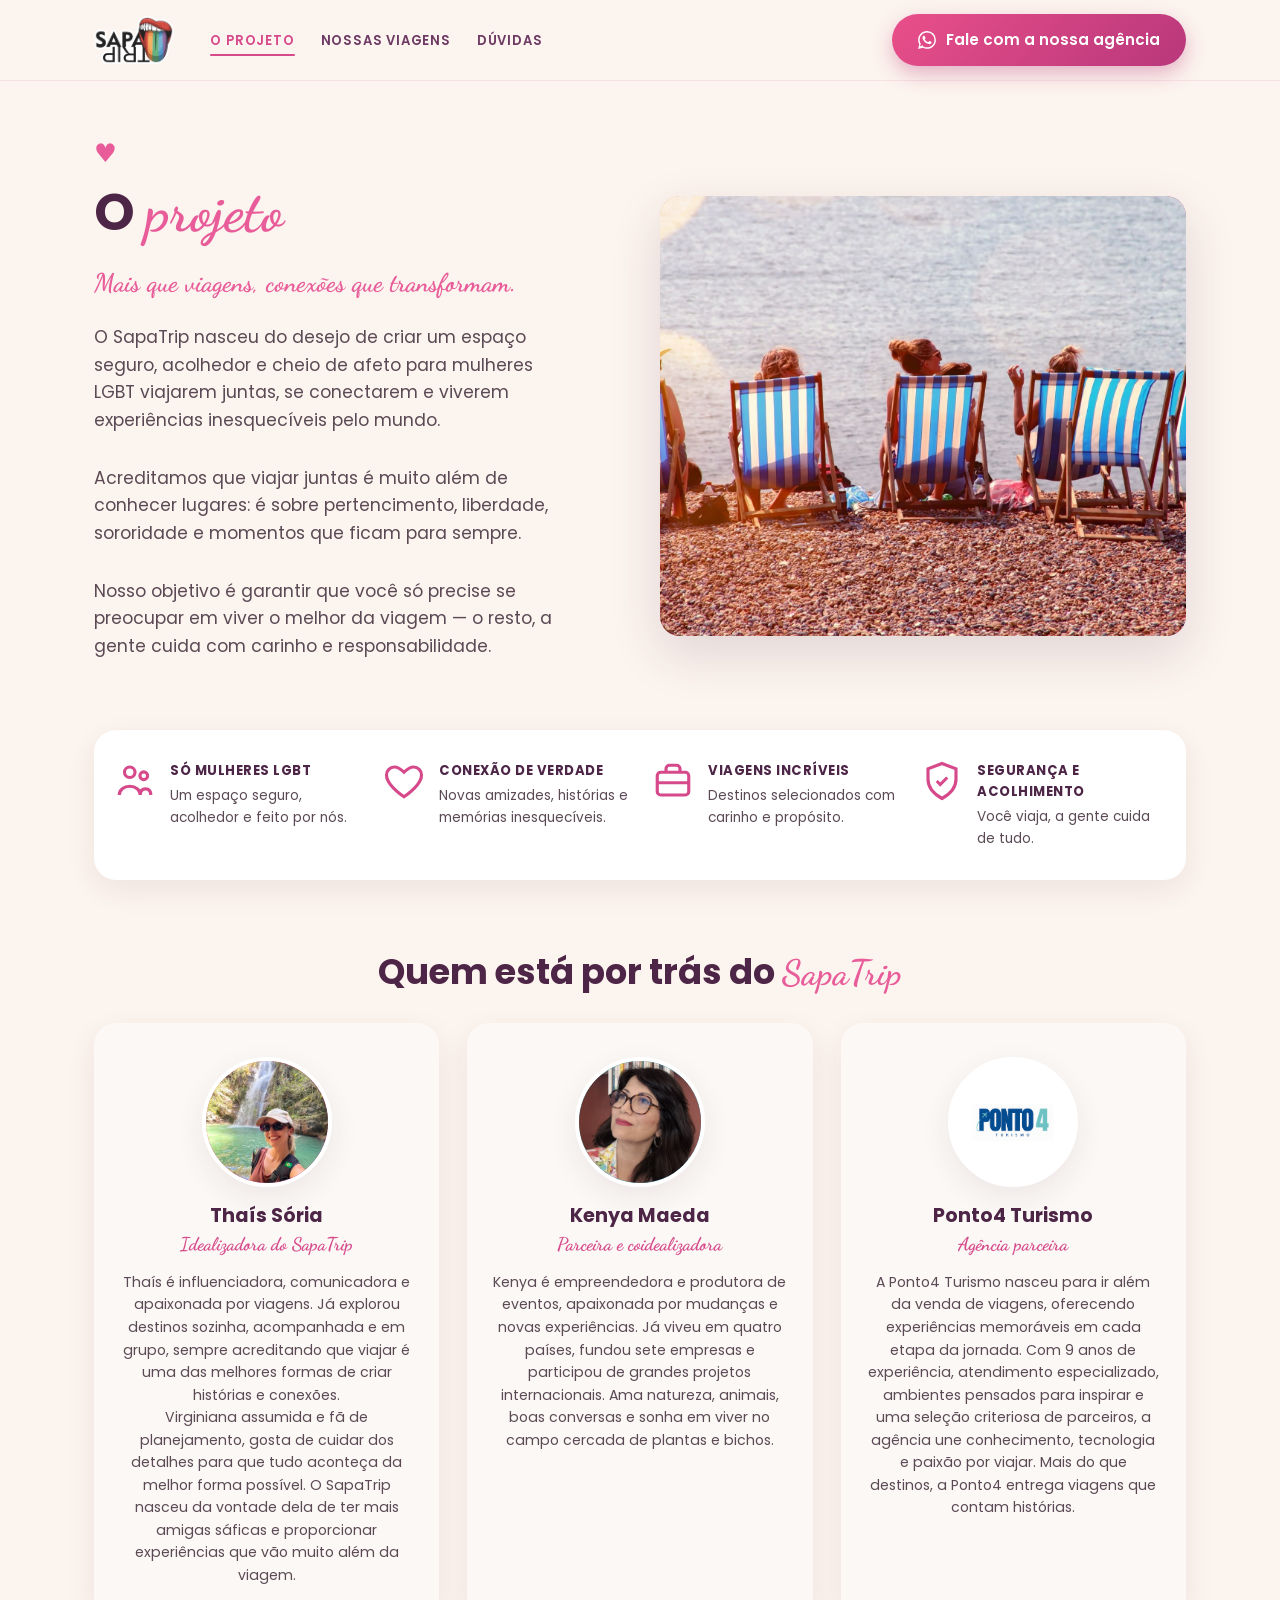
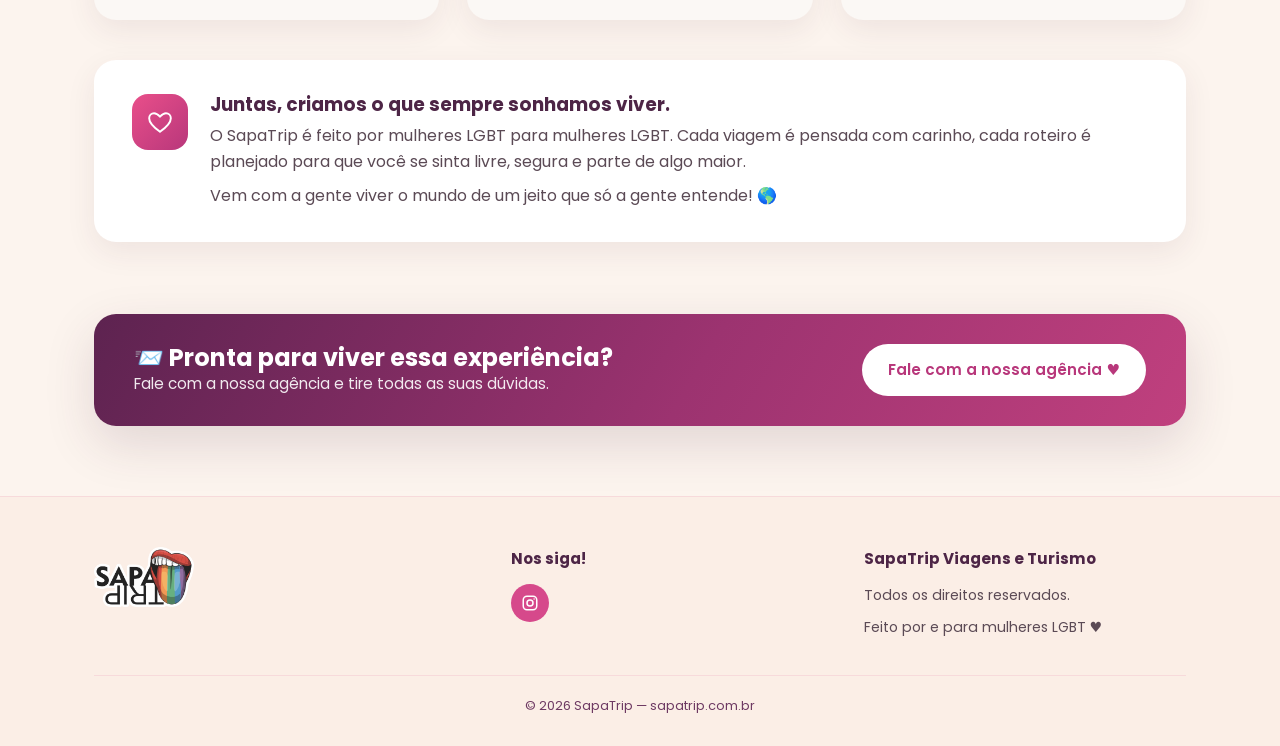
==== commit db5ae75c: "Adiciona páginas Chapada e Cantos da Mata; galeria na home; textos de perfil - Nova página viagem-ch" ====
--- a/projeto.html
+++ b/projeto.html
@@ -8,6 +8,10 @@
   <link rel="preconnect" href="https://fonts.googleapis.com">
   <link rel="preconnect" href="https://fonts.gstatic.com" crossorigin>
   <link href="https://fonts.googleapis.com/css2?family=Dancing+Script:wght@700&family=Poppins:wght@400;500;600;700;800&display=swap" rel="stylesheet">
+  <link rel="icon" type="image/png" sizes="32x32" href="images/favicon-32.png">
+  <link rel="icon" type="image/png" sizes="16x16" href="images/favicon-16.png">
+  <link rel="icon" href="favicon.ico" sizes="any">
+  <link rel="apple-touch-icon" href="images/apple-touch-icon.png">
   <link rel="stylesheet" href="styles.css">
 </head>
 <body>
@@ -81,19 +85,20 @@
           <div class="team-photo photo"><img src="images/thais.jpg" alt="Thaís Sória" class="zoom"></div>
           <h3>Thaís Sória</h3>
           <div class="role">Idealizadora do SapaTrip</div>
-          <p>Apaixonada por viagens e por conectar pessoas. Thaís sonhava em criar experiências seguras e transformadoras para mulheres LGBT, onde cada detalhe fosse pensado com cuidado e amor.</p>
+          <p>Thaís é influenciadora, comunicadora e apaixonada por viagens. Já explorou destinos sozinha, acompanhada e em grupo, sempre acreditando que viajar é uma das melhores formas de criar histórias e conexões.</p>
+          <p>Virginiana assumida e fã de planejamento, gosta de cuidar dos detalhes para que tudo aconteça da melhor forma possível. O SapaTrip nasceu da vontade dela de ter mais amigas sáficas e proporcionar experiências que vão muito além da viagem.</p>
         </div>
         <div class="team-card">
           <div class="team-photo photo alt"><img src="images/kanya.jpg" alt="Kenya Maeda"></div>
           <h3>Kenya Maeda</h3>
           <div class="role">Parceira e coidealizadora</div>
-          <p>Mulher LGBT, comunicadora e apaixonada por pessoas e histórias. Kenya trouxe sua sensibilidade, olhar estratégico e dedicação para transformar o sonho do SapaTrip em realidade.</p>
+          <p>Kenya é empreendedora e produtora de eventos, apaixonada por mudanças e novas experiências. Já viveu em quatro países, fundou sete empresas e participou de grandes projetos internacionais. Ama natureza, animais, boas conversas e sonha em viver no campo cercada de plantas e bichos.</p>
         </div>
         <div class="team-card">
           <div class="team-photo photo is-logo"><img src="images/logo-ponto.png" alt="Ponto4 Turismo"></div>
           <h3>Ponto4 Turismo</h3>
           <div class="role">Agência parceira</div>
-          <p>Agência especializada em experiências autênticas e responsáveis pelo planejamento e operação das viagens do SapaTrip. Com a Ponto4, você viaja com segurança e tranquilidade do início ao fim.</p>
+          <p>A Ponto4 Turismo nasceu para ir além da venda de viagens, oferecendo experiências memoráveis em cada etapa da jornada. Com 9 anos de experiência, atendimento especializado, ambientes pensados para inspirar e uma seleção criteriosa de parceiros, a agência une conhecimento, tecnologia e paixão por viajar. Mais do que destinos, a Ponto4 entrega viagens que contam histórias.</p>
         </div>
       </div>
 
--- a/styles.css
+++ b/styles.css
@@ -117,7 +117,7 @@
 }
 
 /* Logo */
-.logo { display: flex; align-items: center; gap: 10px; }
+.logo { display: flex; align-items: center; gap: 10px; flex: 0 0 auto; }
 .logo-mark {
   font-weight: 800;
   font-size: 1.15rem;
@@ -128,7 +128,7 @@
 .logo-mark span { display: block; }
 .logo-heart { width: 36px; height: 36px; flex: 0 0 auto; }
 .logo-heart svg { width: 100%; height: 100%; }
-.logo-img { height: 48px; width: auto; }
+.logo-img { height: 48px; width: auto; max-width: none; flex: 0 0 auto; }
 .footer-logo-img { height: 60px; width: auto; }
 
 .nav-links {
@@ -539,6 +539,123 @@
 .testi-name { font-weight: 700; color: var(--purple); }
 .testi-role { font-size: 0.85rem; color: var(--magenta); font-weight: 600; }
 
+/* ---------- Galeria (carrossel) ---------- */
+.gallery { position: relative; }
+.gallery-track {
+  display: flex;
+  gap: 16px;
+  overflow-x: auto;
+  scroll-snap-type: x mandatory;
+  scroll-behavior: smooth;
+  -webkit-overflow-scrolling: touch;
+  padding-bottom: 10px;
+}
+.gallery-track::-webkit-scrollbar { height: 8px; }
+.gallery-track::-webkit-scrollbar-track { background: transparent; }
+.gallery-track::-webkit-scrollbar-thumb { background: var(--pink-card); border-radius: 8px; }
+.gallery-item {
+  flex: 0 0 calc((100% - 32px) / 3);   /* 3 por vez no desktop */
+  scroll-snap-align: start;
+  aspect-ratio: 4 / 3;
+  border-radius: 16px;
+  overflow: hidden;
+  box-shadow: var(--shadow);
+}
+.gallery-item img { width: 100%; height: 100%; object-fit: cover; display: block; }
+.gallery-btn {
+  position: absolute;
+  top: 50%;
+  transform: translateY(-50%);
+  z-index: 5;
+  width: 46px; height: 46px;
+  border-radius: 50%;
+  border: none;
+  background: #fff;
+  box-shadow: var(--shadow-lg);
+  cursor: pointer;
+  color: var(--magenta);
+  font-size: 1.6rem;
+  line-height: 1;
+  display: flex; align-items: center; justify-content: center;
+  transition: transform 0.15s ease;
+}
+.gallery-btn:hover { transform: translateY(-50%) scale(1.08); }
+.gallery-btn.prev { left: 6px; }
+.gallery-btn.next { right: 6px; }
+
+/* ---------- Galeria em grade com lightbox (página da viagem) ---------- */
+.gallery-grid {
+  display: grid;
+  grid-template-columns: repeat(4, 1fr);
+  gap: 14px;
+  max-width: 920px;
+  margin: 0 auto;
+}
+.gallery-cell {
+  position: relative;
+  aspect-ratio: 1 / 1;
+  border-radius: 16px;
+  overflow: hidden;
+  box-shadow: var(--shadow);
+  cursor: pointer;
+  border: none;
+  padding: 0;
+  background: var(--pink-card);
+}
+.gallery-cell img {
+  width: 100%; height: 100%;
+  object-fit: cover;
+  transition: transform 0.3s ease;
+}
+.gallery-cell:hover img { transform: scale(1.06); }
+.gallery-cell::after {
+  content: '⤢';
+  position: absolute;
+  bottom: 8px; right: 10px;
+  color: #fff;
+  font-size: 1rem;
+  opacity: 0;
+  text-shadow: 0 1px 4px rgba(0,0,0,0.5);
+  transition: opacity 0.2s ease;
+}
+.gallery-cell:hover::after { opacity: 0.95; }
+
+/* Lightbox */
+.lightbox {
+  position: fixed;
+  inset: 0;
+  z-index: 200;
+  background: rgba(30, 12, 28, 0.92);
+  display: none;
+  align-items: center;
+  justify-content: center;
+  padding: 24px;
+}
+.lightbox.open { display: flex; }
+.lightbox img {
+  max-width: 92vw;
+  max-height: 86vh;
+  border-radius: 12px;
+  box-shadow: var(--shadow-lg);
+}
+.lb-btn {
+  position: absolute;
+  background: rgba(255,255,255,0.14);
+  border: none;
+  color: #fff;
+  width: 52px; height: 52px;
+  border-radius: 50%;
+  font-size: 1.8rem;
+  line-height: 1;
+  cursor: pointer;
+  display: flex; align-items: center; justify-content: center;
+  transition: background 0.18s ease;
+}
+.lb-btn:hover { background: rgba(255,255,255,0.28); }
+.lb-close { top: 18px; right: 18px; font-size: 1.5rem; }
+.lb-prev { left: 18px; top: 50%; transform: translateY(-50%); }
+.lb-next { right: 18px; top: 50%; transform: translateY(-50%); }
+
 /* ---------- FAQ / Dúvidas (sanfona) ---------- */
 .faq-list {
   max-width: 820px;
@@ -593,7 +710,19 @@
   background-size: cover;
   background-position: center;
 }
-.trip-hero-inner { padding: 60px 0 64px; color: #fff; }
+.trip-hero.t-chapada {
+  background-image:
+    linear-gradient(180deg, rgba(40,20,40,0.10) 0%, rgba(40,20,40,0.72) 100%),
+    url('images/galeria/chapada3.jpg'),
+    var(--grad-photo);
+}
+.trip-hero.t-mogi {
+  background-image:
+    linear-gradient(180deg, rgba(40,20,40,0.10) 0%, rgba(40,20,40,0.72) 100%),
+    url('images/mogi/hero.jpg'),
+    var(--grad-photo);
+}
+.trip-hero-inner { padding-top: 60px; padding-bottom: 64px; color: #fff; }
 .trip-hero .eyebrow { color: #fff; opacity: .9; font-size: 1.4rem; }
 .trip-hero h1 { color: #fff; font-size: 3.4rem; margin: 6px 0 14px; }
 .trip-hero h1 .script { color: #ffd6e7; }
@@ -678,6 +807,24 @@
 .price-block.blue p, .price-block.purple li { font-size: 0.9rem; }
 .price-block.purple ul { padding-left: 18px; }
 
+/* ---------- Refeições (página Mogi) ---------- */
+.meals {
+  max-width: 720px;
+  margin: 0 auto;
+  display: grid;
+  grid-template-columns: 1fr 1fr;
+  gap: 14px;
+}
+.meal {
+  background: #fff;
+  border-radius: 16px;
+  box-shadow: var(--shadow);
+  padding: 18px 22px;
+}
+.meal h4 { color: var(--magenta); font-size: 1rem; margin-bottom: 4px; }
+.meal span { font-size: 0.88rem; color: var(--purple-soft); font-weight: 600; }
+@media (max-width: 600px) { .meals { grid-template-columns: 1fr; } }
+
 /* ---------- Footer ---------- */
 .site-footer {
   background: var(--cream-soft);
@@ -773,7 +920,51 @@
   .cta-band { padding: 26px 24px; text-align: center; justify-content: center; }
 }
 
+/* Celular: botão do WhatsApp vira só ícone, pra não disputar espaço com o logo */
+@media (max-width: 600px) {
+  .nav { gap: 12px; }
+  .nav-cta {
+    font-size: 0;
+    gap: 0;
+    padding: 11px;
+  }
+  .nav-cta svg { width: 20px; height: 20px; }
+
+  /* Day by day: data + divisória no topo, texto ocupa o card inteiro */
+  .day-item { grid-template-columns: 1fr; gap: 14px; padding: 22px 22px; }
+  .day-date {
+    display: flex;
+    align-items: baseline;
+    gap: 8px;
+    text-align: left;
+    border-right: none;
+    border-bottom: 2px solid var(--pink-card);
+    padding-right: 0;
+    padding-bottom: 12px;
+  }
+  .day-date .d { font-size: 1.7rem; }
+  .day-date .m { font-size: 0.85rem; }
+
+  /* Carrossel: 1 foto por vez + swipe (sem setas) */
+  .gallery-item { flex-basis: 84%; }
+  .gallery-btn { display: none; }
+
+  /* Galeria em grade: 2 colunas no celular */
+  .gallery-grid { grid-template-columns: 1fr 1fr; gap: 10px; }
+  .lb-prev, .lb-next { width: 44px; height: 44px; font-size: 1.5rem; }
+  .lb-prev { left: 6px; } .lb-next { right: 6px; }
+}
+
+@media (min-width: 601px) and (max-width: 880px) {
+  .gallery-grid { grid-template-columns: repeat(3, 1fr); }
+}
+
+@media (min-width: 601px) and (max-width: 880px) {
+  .gallery-item { flex-basis: calc((100% - 16px) / 2); }  /* 2 por vez no tablet */
+}
+
 @media (max-width: 480px) {
   .features-grid { grid-template-columns: 1fr; }
   .hero-content h1 { font-size: 2rem; }
-}
+  .logo-img { height: 42px; }
+}
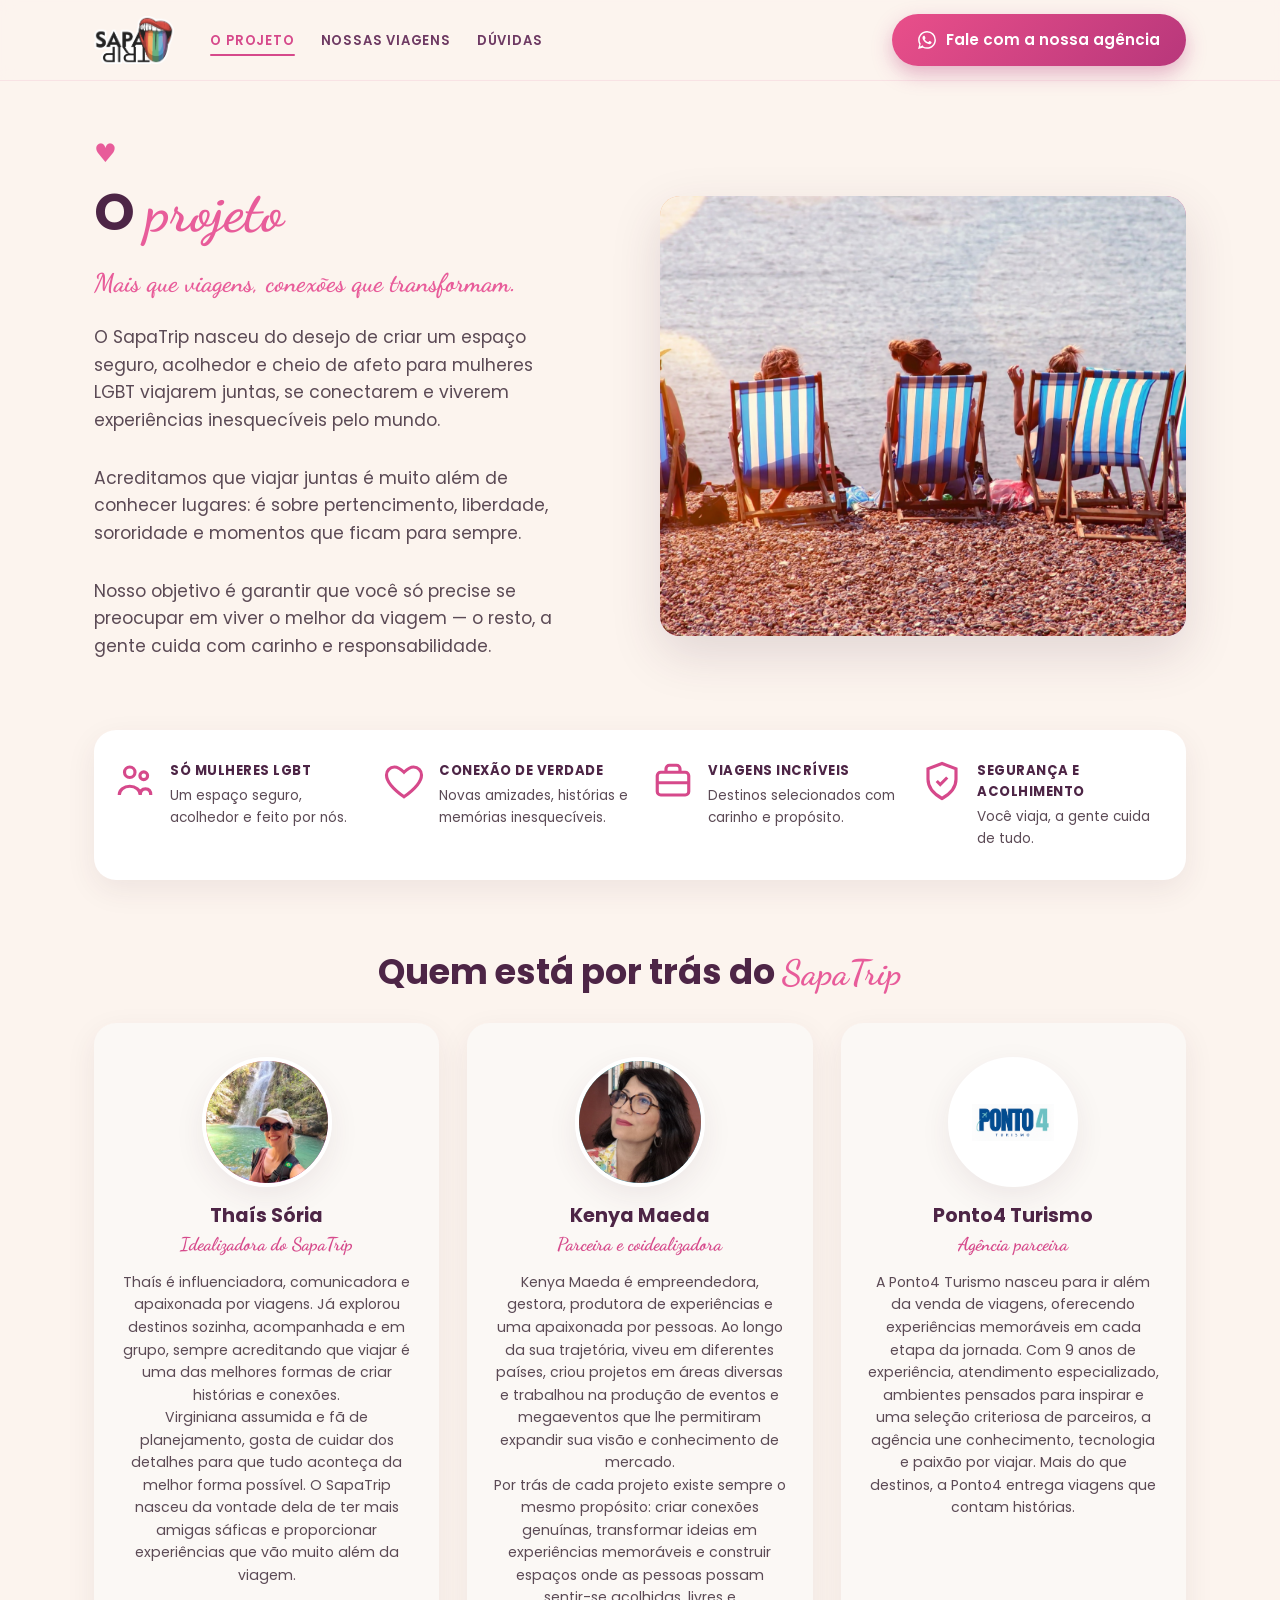
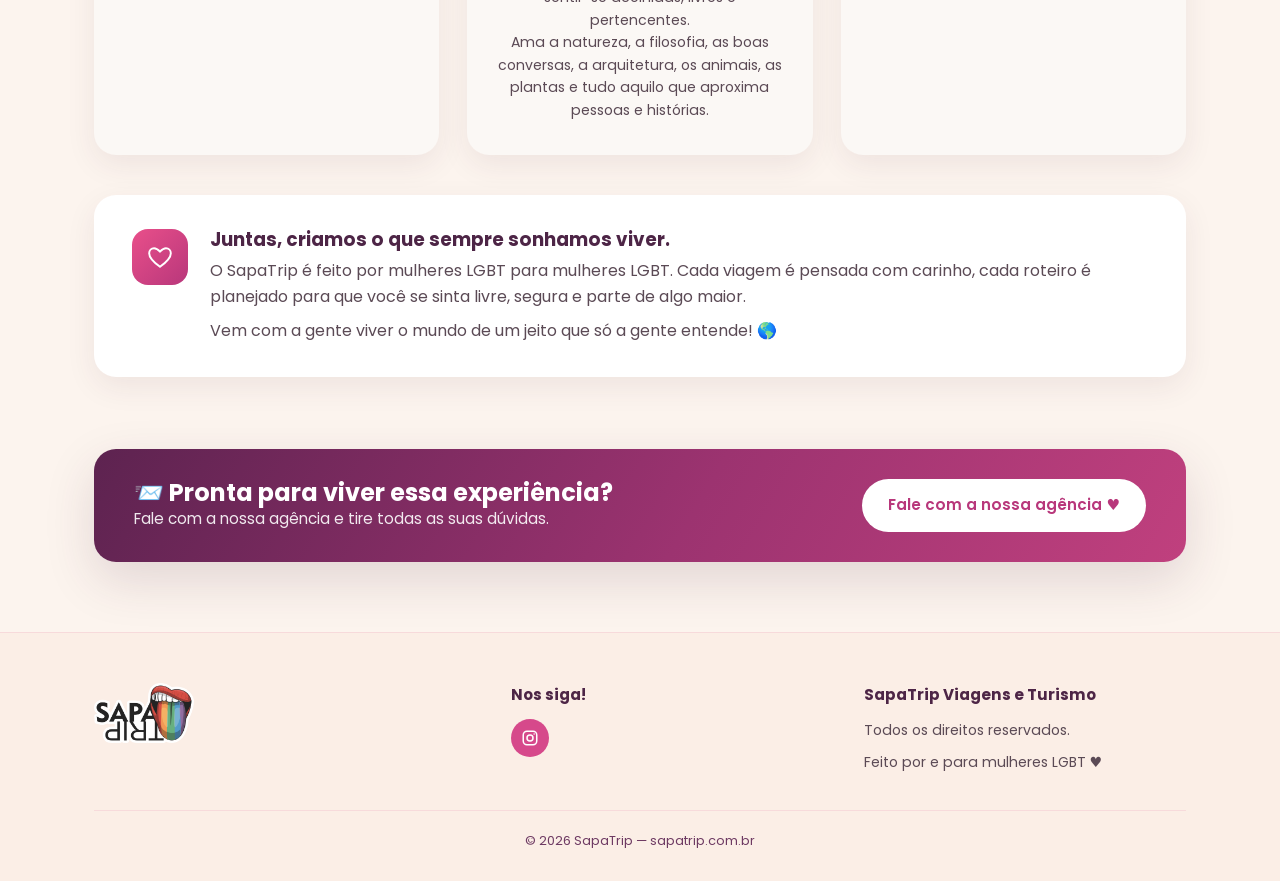
==== commit b58d6c1f: "Atualiza bio da Kenya e adiciona depoimentos de Melissa e Laryssa - Nova bio da Kenya (3 parágrafos)" ====
--- a/projeto.html
+++ b/projeto.html
@@ -92,7 +92,9 @@
           <div class="team-photo photo alt"><img src="images/kanya.jpg" alt="Kenya Maeda"></div>
           <h3>Kenya Maeda</h3>
           <div class="role">Parceira e coidealizadora</div>
-          <p>Kenya é empreendedora e produtora de eventos, apaixonada por mudanças e novas experiências. Já viveu em quatro países, fundou sete empresas e participou de grandes projetos internacionais. Ama natureza, animais, boas conversas e sonha em viver no campo cercada de plantas e bichos.</p>
+          <p>Kenya Maeda é empreendedora, gestora, produtora de experiências e uma apaixonada por pessoas. Ao longo da sua trajetória, viveu em diferentes países, criou projetos em áreas diversas e trabalhou na produção de eventos e megaeventos que lhe permitiram expandir sua visão e conhecimento de mercado.</p>
+          <p>Por trás de cada projeto existe sempre o mesmo propósito: criar conexões genuínas, transformar ideias em experiências memoráveis e construir espaços onde as pessoas possam sentir-se acolhidas, livres e pertencentes.</p>
+          <p>Ama a natureza, a filosofia, as boas conversas, a arquitetura, os animais, as plantas e tudo aquilo que aproxima pessoas e histórias.</p>
         </div>
         <div class="team-card">
           <div class="team-photo photo is-logo"><img src="images/logo-ponto.png" alt="Ponto4 Turismo"></div>
--- a/styles.css
+++ b/styles.css
@@ -501,13 +501,38 @@
 .soft-block h3 { font-size: 1.15rem; margin-bottom: 8px; }
 
 /* ---------- Depoimentos ---------- */
+.testi-list {
+  max-width: 980px;
+  margin: 0 auto;
+  display: flex;
+  flex-direction: column;
+  gap: 28px;
+}
 .testi-card {
-  max-width: 820px;
-  margin: 0 auto;
+  display: grid;
+  grid-template-columns: 300px 1fr;
   background: var(--white);
   border-radius: var(--radius);
   box-shadow: var(--shadow);
-  padding: 40px 46px;
+  overflow: hidden;
+}
+.testi-photo {
+  position: relative;
+  min-height: 340px;
+  background: var(--pink-card);
+}
+.testi-photo img {
+  position: absolute;
+  inset: 0;
+  width: 100%; height: 100%;
+  object-fit: cover;
+  object-position: center 30%;
+}
+.testi-body {
+  padding: 36px 40px;
+  display: flex;
+  flex-direction: column;
+  justify-content: center;
 }
 .testi-card .quote-mark {
   font-family: 'Dancing Script', cursive;
@@ -517,27 +542,19 @@
   opacity: 0.55;
 }
 .testi-text {
-  font-size: 1.05rem;
+  font-size: 1rem;
   font-style: italic;
-  margin: 16px 0 26px;
+  margin: 14px 0 22px;
   color: var(--text);
-}
-.testi-author { display: flex; align-items: center; gap: 16px; }
-.testi-avatar {
-  width: 72px; height: 72px;
-  flex: 0 0 auto;
-  border-radius: 50%;
-  overflow: hidden;
-  border: 3px solid var(--pink-card);
-}
-.testi-avatar img {
-  width: 100%; height: 100%;
-  object-fit: cover;
-  transform: scale(1.5);          /* zoom no rosto */
-  transform-origin: center 28%;
 }
 .testi-name { font-weight: 700; color: var(--purple); }
 .testi-role { font-size: 0.85rem; color: var(--magenta); font-weight: 600; }
+
+@media (max-width: 760px) {
+  .testi-card { grid-template-columns: 1fr; }
+  .testi-photo { min-height: 360px; }
+  .testi-body { padding: 28px 26px; }
+}
 
 /* ---------- Galeria (carrossel) ---------- */
 .gallery { position: relative; }
